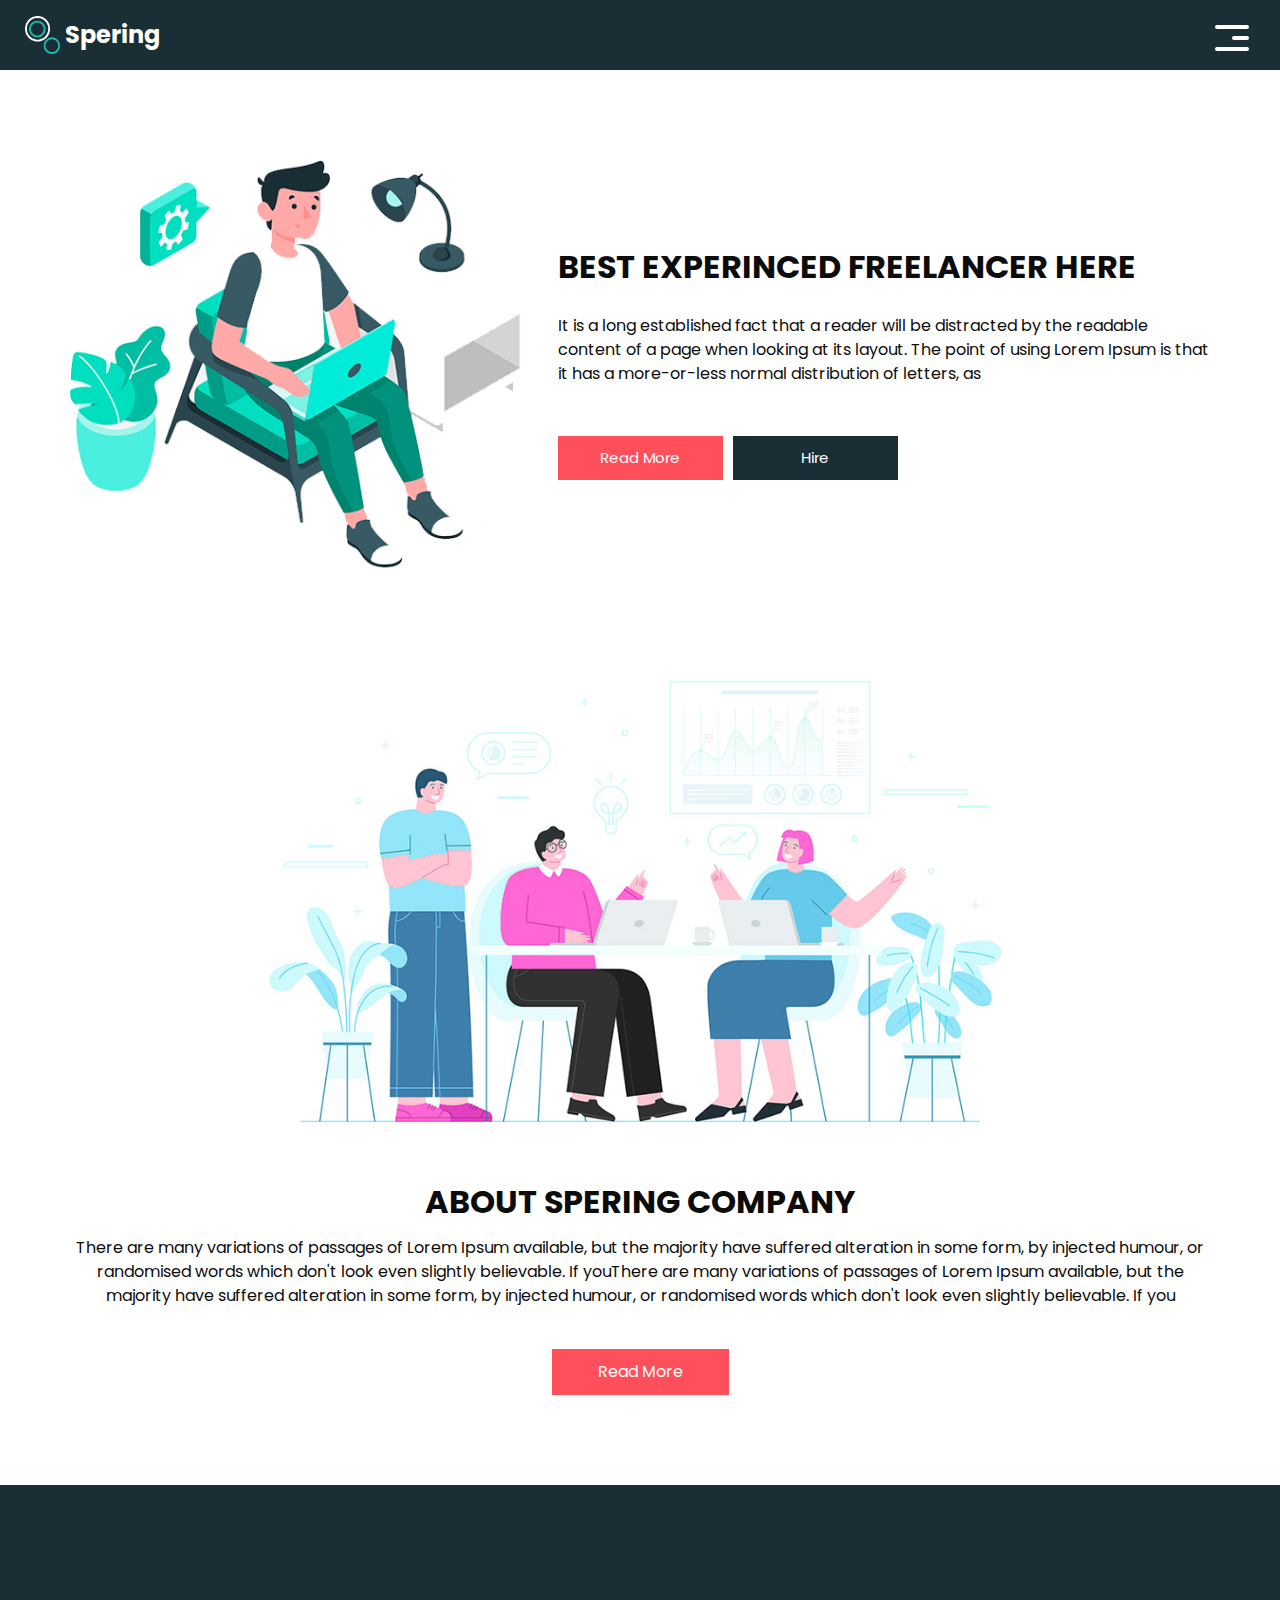
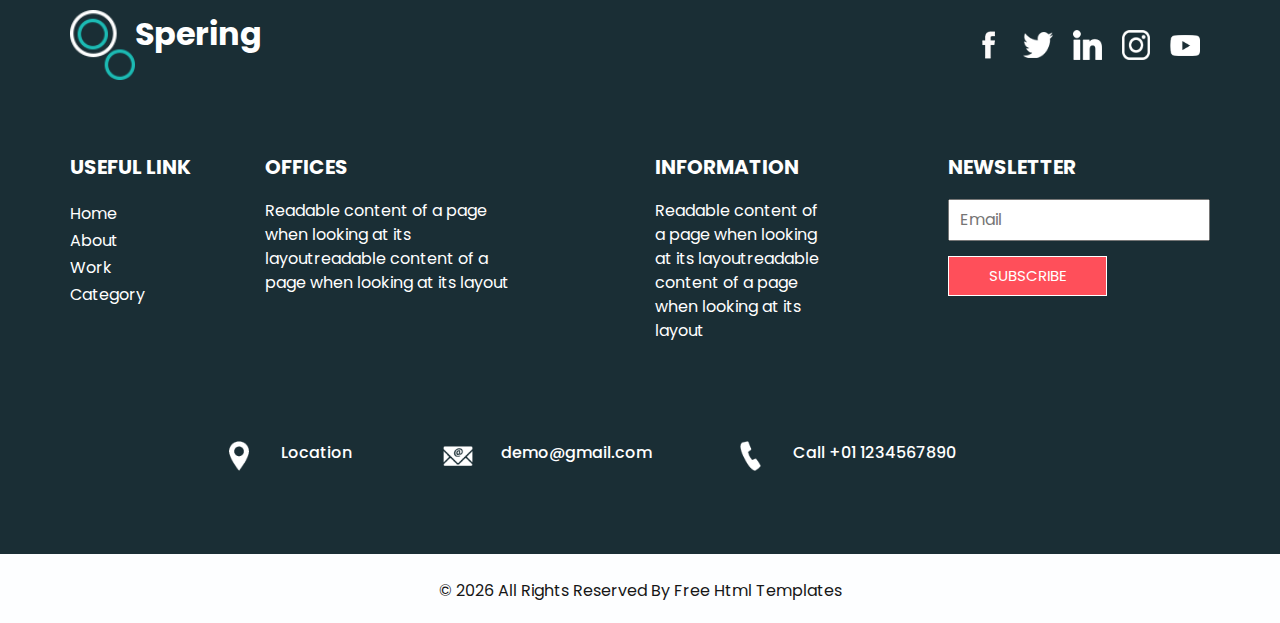
==== about.html @ 07ecf457 "New Template" ====
<!DOCTYPE html>
<html>

<head>
  <!-- Basic -->
  <meta charset="utf-8" />
  <meta http-equiv="X-UA-Compatible" content="IE=edge" />
  <!-- Mobile Metas -->
  <meta name="viewport" content="width=device-width, initial-scale=1, shrink-to-fit=no" />
  <!-- Site Metas -->
  <meta name="keywords" content="" />
  <meta name="description" content="" />
  <meta name="author" content="" />

  <title>Spering</title>

  <!-- bootstrap core css -->
  <link rel="stylesheet" type="text/css" href="css/bootstrap.css" />

  <link href="https://fonts.googleapis.com/css?family=Poppins:400,700&display=swap" rel="stylesheet">
  <!-- Custom styles for this template -->
  <link href="css/style.css" rel="stylesheet" />
  <!-- responsive style -->
  <link href="css/responsive.css" rel="stylesheet" />
</head>

<body class="sub_page">
  <div class="hero_area">
    <!-- header section strats -->
    <header class="header_section">
      <div class="container-fluid">
        <nav class="navbar navbar-expand-lg custom_nav-container">
          <a class="navbar-brand" href="index.html">
            <img src="images/logo.png" alt="" />
            <span>
              Spering
            </span>
          </a>
          <button class="navbar-toggler" type="button" data-toggle="collapse" data-target="#navbarSupportedContent" aria-controls="navbarSupportedContent" aria-expanded="false" aria-label="Toggle navigation">
            <span class="navbar-toggler-icon"></span>
          </button>

          <div class="collapse navbar-collapse" id="navbarSupportedContent">
            <ul class="navbar-nav  ">
              <li class="nav-item">
                <a class="nav-link" href="index.html">Home <span class="sr-only">(current)</span></a>
              </li>
              <li class="nav-item active">
                <a class="nav-link" href="about.html"> About</a>
              </li>
              <li class="nav-item">
                <a class="nav-link" href="work.html">Work </a>
              </li>
              <li class="nav-item">
                <a class="nav-link" href="category.html"> Category </a>
              </li>
            </ul>
            <div class="user_option">
              <a href="">
                <span>
                  Login
                </span>
              </a>
              <form class="form-inline my-2 my-lg-0 ml-0 ml-lg-4 mb-3 mb-lg-0">
                <button class="btn  my-2 my-sm-0 nav_search-btn" type="submit"></button>
              </form>
            </div>
          </div>
          <div>
            <div class="custom_menu-btn ">
              <button>
                <span class=" s-1">

                </span>
                <span class="s-2">

                </span>
                <span class="s-3">

                </span>
              </button>
            </div>
          </div>

        </nav>
      </div>
    </header>
    <!-- end header section -->
  </div>


  <!-- experience section -->

  <section class="experience_section layout_padding-top layout_padding2-bottom">
    <div class="container">
      <div class="row">
        <div class="col-md-5">
          <div class="img-box">
            <img src="images/experience-img.jpg" alt="">
          </div>
        </div>
        <div class="col-md-7">
          <div class="detail-box">
            <div class="heading_container">
              <h2>
                Best Experinced Freelancer Here
              </h2>
            </div>
            <p>
              It is a long established fact that a reader will be distracted by the readable content of a page when looking at its layout. The point of using Lorem Ipsum is that it has a more-or-less normal distribution of letters, as
            </p>
            <div class="btn-box">
              <a href="" class="btn-1">
                Read More
              </a>
              <a href="" class="btn-2">
                Hire
              </a>
            </div>
          </div>
        </div>

      </div>
    </div>
  </section>

  <!-- end experience section -->


  <!-- about section -->

  <section class="about_section layout_padding-bottom">
    <div class="container">
      <div class="row">
        <div class="col-md-10 col-lg-9 mx-auto">
          <div class="img-box">
            <img src="images/about-img.jpg" alt="">
          </div>
        </div>
      </div>
      <div class="detail-box">
        <h2>
          About Spering Company
        </h2>
        <p>
          There are many variations of passages of Lorem Ipsum available, but the majority have suffered alteration in some form, by injected humour, or randomised words which don't look even slightly believable. If youThere are many variations of passages of Lorem Ipsum available, but the majority have suffered alteration in some form, by injected humour, or randomised words which don't look even slightly believable. If you
        </p>
        <a href="">
          Read More
        </a>
      </div>
    </div>
  </section>

  <!-- end about section -->

  <!-- info section -->

  <section class="info_section ">
    <div class="info_container layout_padding-top">
      <div class="container">
        <div class="info_top">
          <div class="info_logo">
            <img src="images/logo.png" alt="" />
            <span>
              Spering
            </span>
          </div>
          <div class="social_box">
            <a href="#">
              <img src="images/fb.png" alt="">
            </a>
            <a href="#">
              <img src="images/twitter.png" alt="">
            </a>
            <a href="#">
              <img src="images/linkedin.png" alt="">
            </a>
            <a href="#">
              <img src="images/instagram.png" alt="">
            </a>
            <a href="#">
              <img src="images/youtube.png" alt="">
            </a>
          </div>
        </div>

        <div class="info_main">
          <div class="row">
            <div class="col-md-3 col-lg-2">
              <div class="info_link-box">
                <h5>
                  Useful Link
                </h5>
                <ul>
                  <li class=" active">
                    <a class="" href="index.html">Home <span class="sr-only">(current)</span></a>
                  </li>
                  <li class="">
                    <a class="" href="about.html">About </a>
                  </li>
                  <li class="">
                    <a class="" href="work.html">Work </a>
                  </li>
                  <li class="">
                    <a class="" href="category.html">Category </a>
                  </li>
                </ul>
              </div>
            </div>
            <div class="col-md-3 ">
              <h5>
                Offices
              </h5>
              <p>
                Readable content of a page when looking at its layoutreadable content of a page when looking at its layout
              </p>
            </div>

            <div class="col-md-3 col-lg-2 offset-lg-1">
              <h5>
                Information
              </h5>
              <p>
                Readable content of a page when looking at its layoutreadable content of a page when looking at its layout
              </p>
            </div>

            <div class="col-md-3  offset-lg-1">
              <div class="info_form ">
                <h5>
                  Newsletter
                </h5>
                <form action="">
                  <input type="email" placeholder="Email">
                  <button>
                    Subscribe
                  </button>
                </form>
              </div>
            </div>
          </div>
        </div>
        <div class="row">
          <div class="col-lg-9 col-md-10 mx-auto">
            <div class="info_contact layout_padding2">
              <div class="row">
                <div class="col-md-3">
                  <a href="#" class="link-box">
                    <div class="img-box">
                      <img src="images/location.png" alt="">
                    </div>
                    <div class="detail-box">
                      <h6>
                        Location
                      </h6>
                    </div>
                  </a>
                </div>
                <div class="col-md-4">
                  <a href="#" class="link-box">
                    <div class="img-box">
                      <img src="images/mail.png" alt="">
                    </div>
                    <div class="detail-box">
                      <h6>
                        demo@gmail.com
                      </h6>
                    </div>
                  </a>
                </div>
                <div class="col-md-5">
                  <a href="#" class="link-box">
                    <div class="img-box">
                      <img src="images/call.png" alt="">
                    </div>
                    <div class="detail-box">
                      <h6>
                        Call +01 1234567890
                      </h6>
                    </div>
                  </a>
                </div>
              </div>
            </div>
          </div>
        </div>

      </div>
    </div>
  </section>

  <!-- end info section -->

  <!-- footer section -->
  <footer class="container-fluid footer_section ">
    <div class="container">
      <p>
        &copy; <span id="displayDate"></span> All Rights Reserved By
        <a href="https://html.design/">Free Html Templates</a>
      </p>
    </div>
  </footer>
  <!-- end  footer section -->


  <script src="js/jquery-3.4.1.min.js"></script>
  <script src="js/bootstrap.js"></script>
  <script src="js/custom.js"></script>


</body>
</body>

</html>
---- css/style.css ----
body {
  font-family: 'Poppins', sans-serif;
  color: #0c0c0c;
  background-color: #ffffff;
}

.layout_padding {
  padding-top: 90px;
  padding-bottom: 90px;
}

.layout_padding2 {
  padding: 45px 0;
}

.layout_padding2-top {
  padding-top: 45px;
  padding-bottom: 45px;
}

.layout_padding2-bottom {
  padding-bottom: 45px;
}

.layout_padding-top {
  padding-top: 90px;
}

.layout_padding-bottom {
  padding-bottom: 90px;
}

.heading_container {
  display: -webkit-box;
  display: -ms-flexbox;
  display: flex;
}

.heading_container h2 {
  font-weight: bold;
  text-transform: uppercase;
}

/*header section*/
.hero_area {
  height: calc(100vh - 30px);
  background: -webkit-gradient(linear, left top, right top, color-stop(55%, #1a2e35), color-stop(55%, #1cbbb4));
  background: linear-gradient(to right, #1a2e35 55%, #1cbbb4 55%);
  display: -webkit-box;
  display: -ms-flexbox;
  display: flex;
  -webkit-box-orient: vertical;
  -webkit-box-direction: normal;
      -ms-flex-direction: column;
          flex-direction: column;
  position: relative;
}

.sub_page .hero_area {
  height: auto;
  background: none;
  background-color: #1a2e35;
}

.hero_area.sub_pages {
  height: auto;
}

.header_section {
  overflow-x: hidden;
}

.header_section .container-fluid {
  padding-right: 25px;
  padding-left: 25px;
}

.header_section .nav_container {
  margin: 0 auto;
}

.header_section .user_option {
  display: -webkit-box;
  display: -ms-flexbox;
  display: flex;
  -webkit-box-align: center;
      -ms-flex-align: center;
          align-items: center;
}

.header_section .user_option a {
  display: -webkit-box;
  display: -ms-flexbox;
  display: flex;
  color: #ffffff;
  -webkit-box-align: center;
      -ms-flex-align: center;
          align-items: center;
}

.header_section .user_option a img {
  min-width: 20px;
  height: 20px;
  margin-right: 5px;
}

.custom_nav-container.navbar-expand-lg .navbar-nav .nav-item .nav-link {
  padding: 10px 15px;
  color: #ffffff;
  text-align: center;
}

a,
a:hover,
a:focus {
  text-decoration: none;
}

a:hover,
a:focus {
  color: initial;
}

.btn,
.btn:focus {
  outline: none !important;
  -webkit-box-shadow: none;
          box-shadow: none;
}

.custom_nav-container .nav_search-btn {
  background-image: url(../images/search-icon.png);
  background-size: 17px;
  background-repeat: no-repeat;
  background-position-y: 7px;
  width: 35px;
  height: 35px;
  padding: 0;
  border: none;
}

.custom_nav-container form {
  padding-top: 7px;
}

.navbar-brand {
  margin-right: 5%;
  display: -webkit-box;
  display: -ms-flexbox;
  display: flex;
  -webkit-box-align: center;
      -ms-flex-align: center;
          align-items: center;
}

.navbar-brand img {
  width: 35px;
  margin-right: 5px;
}

.navbar-brand span {
  font-weight: bold;
  color: #ffffff;
  font-size: 24px;
}

.custom_nav-container {
  z-index: 99999;
  padding: 0;
  height: 70px;
}

.custom_nav-container .navbar-toggler {
  outline: none;
}

.custom_nav-container .navbar-toggler .navbar-toggler-icon {
  background-image: url(../images/menu.png);
  background-size: 30px;
  width: 32px;
  height: 32px;
}

.lg_toggl-btn {
  background-color: transparent;
  border: none;
  outline: none;
  width: 56px;
  height: 40px;
  cursor: pointer;
}

.lg_toggl-btn:focus {
  outline: none;
}

.login_btn-container {
  padding-top: 30px;
}

.login_btn-container a {
  color: #1cbbb4;
  text-transform: uppercase;
}

/*end header section*/
/* slider section */
.slider_section {
  -webkit-box-flex: 1;
      -ms-flex: 1;
          flex: 1;
  display: -webkit-box;
  display: -ms-flexbox;
  display: flex;
  -webkit-box-align: center;
      -ms-flex-align: center;
          align-items: center;
  position: relative;
}

.slider_section .row {
  -webkit-box-align: center;
      -ms-flex-align: center;
          align-items: center;
}

.slider_section .row > div {
  position: unset;
}

.slider_section .detail-box h1 {
  color: #ffffff;
  font-weight: bold;
  text-transform: uppercase;
}

.slider_section .detail-box p {
  color: #ffffff;
  margin-top: 15px;
}

.slider_section .detail-box .btn-box {
  display: -webkit-box;
  display: -ms-flexbox;
  display: flex;
  -ms-flex-wrap: wrap;
      flex-wrap: wrap;
  margin: 45px -5px 0 -5px;
}

.slider_section .detail-box .btn-box a {
  text-align: center;
  width: 165px;
  font-size: 15px;
  margin: 5px;
}

.slider_section .detail-box .btn-box .btn-1 {
  display: inline-block;
  padding: 10px 0;
  background-color: #ff4f5a;
  color: #ffffff;
  -webkit-transition: all 0.3s;
  transition: all 0.3s;
  border: 1px solid transparent;
  border-radius: 0;
}

.slider_section .detail-box .btn-box .btn-1:hover {
  background-color: transparent;
  border-color: #ff4f5a;
  color: #ff4f5a;
}

.slider_section .detail-box .btn-box .btn-2 {
  display: inline-block;
  padding: 10px 0;
  background-color: #ffffff;
  color: #252525;
  -webkit-transition: all 0.3s;
  transition: all 0.3s;
  border: 1px solid transparent;
  border-radius: 0;
}

.slider_section .detail-box .btn-box .btn-2:hover {
  background-color: transparent;
  border-color: #ffffff;
  color: #ffffff;
}

.slider_section .img-container .img-box img {
  width: 100%;
}

.slider_section #carouselExampleIndicators {
  position: unset;
  width: 100%;
}

.slider_section .carousel_btn-container {
  width: 120px;
  position: absolute;
  bottom: 0;
  display: -webkit-box;
  display: -ms-flexbox;
  display: flex;
  -webkit-box-pack: justify;
      -ms-flex-pack: justify;
          justify-content: space-between;
  left: 8.5%;
  z-index: 999;
  -webkit-transform: translateY(50%);
          transform: translateY(50%);
}

.slider_section .carousel_btn-container .carousel-control-prev,
.slider_section .carousel_btn-container .carousel-control-next {
  position: relative;
  width: 55px;
  height: 55px;
  border: none;
  border-radius: 100%;
  opacity: 1;
  background-repeat: no-repeat;
  background-size: 14px;
  background-position: center;
  background-color: #1cbbb4;
  margin: 2px;
}

.slider_section .carousel_btn-container .carousel-control-prev:hover,
.slider_section .carousel_btn-container .carousel-control-next:hover {
  background-color: #ff4f5a;
}

.slider_section .carousel_btn-container .carousel-control-prev {
  background-image: url(../images/prev.png);
}

.slider_section .carousel_btn-container .carousel-control-next {
  background-image: url(../images/next.png);
}

.slider_section ol.carousel-indicators {
  margin: 0;
  width: 75px;
  bottom: 45px;
  left: initial;
  right: 25px;
}

.slider_section ol.carousel-indicators li {
  border-radius: 100%;
  text-indent: 0px;
  text-align: center;
  line-height: 55px;
  color: #ffffff;
  background-color: transparent;
  opacity: 1;
  display: none;
}

.slider_section ol.carousel-indicators li.active {
  display: block;
}

.experience_section .row {
  -webkit-box-align: center;
      -ms-flex-align: center;
          align-items: center;
}

.experience_section .detail-box p {
  margin-top: 20px;
}

.experience_section .detail-box .btn-box {
  display: -webkit-box;
  display: -ms-flexbox;
  display: flex;
  -ms-flex-wrap: wrap;
      flex-wrap: wrap;
  margin: 45px -5px 0 -5px;
}

.experience_section .detail-box .btn-box a {
  text-align: center;
  width: 165px;
  font-size: 15px;
  margin: 5px;
}

.experience_section .detail-box .btn-box .btn-1 {
  display: inline-block;
  padding: 10px 0;
  background-color: #ff4f5a;
  color: #ffffff;
  -webkit-transition: all 0.3s;
  transition: all 0.3s;
  border: 1px solid transparent;
  border-radius: 0;
}

.experience_section .detail-box .btn-box .btn-1:hover {
  background-color: transparent;
  border-color: #ff4f5a;
  color: #ff4f5a;
}

.experience_section .detail-box .btn-box .btn-2 {
  display: inline-block;
  padding: 10px 0;
  background-color: #1a2e35;
  color: #ffffff;
  -webkit-transition: all 0.3s;
  transition: all 0.3s;
  border: 1px solid transparent;
  border-radius: 0;
}

.experience_section .detail-box .btn-box .btn-2:hover {
  background-color: transparent;
  border-color: #1a2e35;
  color: #1a2e35;
}

.experience_section .img-box img {
  width: 100%;
}

.category_section {
  background-color: #1cbbb4;
  color: #ffffff;
  text-align: center;
}

.category_section .heading_container {
  -webkit-box-pack: center;
      -ms-flex-pack: center;
          justify-content: center;
}

.category_section .heading_container h2 {
  border-bottom: 1px solid #ffffff;
}

.category_section .category_container {
  display: -webkit-box;
  display: -ms-flexbox;
  display: flex;
  -ms-flex-wrap: wrap;
      flex-wrap: wrap;
  -webkit-box-pack: justify;
      -ms-flex-pack: justify;
          justify-content: space-between;
  margin-top: 25px;
}

.category_section .category_container .box {
  display: -webkit-box;
  display: -ms-flexbox;
  display: flex;
  -webkit-box-orient: vertical;
  -webkit-box-direction: normal;
      -ms-flex-direction: column;
          flex-direction: column;
  -webkit-box-align: center;
      -ms-flex-align: center;
          align-items: center;
  margin: 10px 0;
  min-width: 130px;
  -ms-flex-preferred-size: 26%;
      flex-basis: 26%;
}

.category_section .category_container .box .img-box {
  width: 120px;
  height: 120px;
  display: -webkit-box;
  display: -ms-flexbox;
  display: flex;
  -webkit-box-pack: center;
      -ms-flex-pack: center;
          justify-content: center;
  -webkit-box-align: center;
      -ms-flex-align: center;
          align-items: center;
}

.about_section {
  text-align: center;
}

.about_section .img-box img {
  width: 100%;
}

.about_section .detail-box h2 {
  font-weight: bold;
  text-transform: uppercase;
}

.about_section .detail-box p {
  margin-top: 15px;
}

.about_section .detail-box a {
  display: inline-block;
  padding: 10px 45px;
  background-color: #ff4f5a;
  color: #ffffff;
  -webkit-transition: all 0.3s;
  transition: all 0.3s;
  border: 1px solid transparent;
  border-radius: 0;
  margin-top: 25px;
}

.about_section .detail-box a:hover {
  background-color: transparent;
  border-color: #ff4f5a;
  color: #ff4f5a;
}

.freelance_section .row {
  -webkit-box-align: center;
      -ms-flex-align: center;
          align-items: center;
}

.freelance_section .tab_container .t-link-box {
  margin: 25px 0;
  display: -webkit-box;
  display: -ms-flexbox;
  display: flex;
  -webkit-box-align: center;
      -ms-flex-align: center;
          align-items: center;
  cursor: pointer;
}

.freelance_section .tab_container .t-link-box .img-box {
  width: 90px;
  height: 90px;
  min-width: 90px;
  min-height: 90px;
  display: -webkit-box;
  display: -ms-flexbox;
  display: flex;
  -webkit-box-pack: center;
      -ms-flex-pack: center;
          justify-content: center;
  -webkit-box-align: center;
      -ms-flex-align: center;
          align-items: center;
  background-color: #1a2e35;
  border-radius: 100%;
  margin-right: 35px;
}

.freelance_section .tab_container .t-link-box .img-box img {
  width: auto;
  height: auto;
  max-width: 45px;
  max-height: 45px;
}

.freelance_section .tab_container .t-link-box .detail-box h5 {
  font-weight: bold;
  color: #ff4f5a;
}

.freelance_section .tab_container .t-link-box .detail-box h3 {
  font-weight: bold;
  color: #252525;
}

.freelance_section .tab_container .t-link-box[aria-expanded="true"] .img-box, .freelance_section .tab_container .t-link-box:hover .img-box {
  background-color: #1cbbb4;
}

.freelance_section .img-box img {
  width: 100%;
}

.client_section .heading_container {
  -webkit-box-pack: center;
      -ms-flex-pack: center;
          justify-content: center;
  margin-bottom: 25px;
}

.client_section .detail-box {
  text-align: center;
  margin: 25px 35px;
  padding: 45px 65px 35px 65px;
  -webkit-box-shadow: 0px 0px 20px 0 rgba(0, 0, 0, 0.2);
          box-shadow: 0px 0px 20px 0 rgba(0, 0, 0, 0.2);
}

.client_section .detail-box h4 {
  font-weight: bold;
}

.client_section .detail-box p {
  margin-top: 15px;
  margin-bottom: 25px;
}

.client_section .carousel-control-prev,
.client_section .carousel-control-next {
  top: 50%;
  width: 65px;
  height: 65px;
  border: none;
  border-radius: 100%;
  opacity: 1;
  background-repeat: no-repeat;
  background-size: 10px;
  background-position: center;
  background-color: #1a2e35;
  margin: 2px;
  -webkit-transform: translateY(-50%);
          transform: translateY(-50%);
}

.client_section .carousel-control-prev {
  background-image: url(../images/prev-angle.png);
}

.client_section .carousel-control-next {
  background-image: url(../images/next-angle.png);
}

/* info section */
.info_section {
  position: relative;
  background-color: #1a2e35;
  color: #ffffff;
}

.info_section .heading_container {
  margin-bottom: 45px;
}

.info_section h5 {
  text-transform: uppercase;
  font-weight: bold;
  margin-bottom: 20px;
}

.info_section .info_top {
  display: -webkit-box;
  display: -ms-flexbox;
  display: flex;
  -webkit-box-align: center;
      -ms-flex-align: center;
          align-items: center;
  -webkit-box-pack: justify;
      -ms-flex-pack: justify;
          justify-content: space-between;
  margin-top: 35px;
  margin-bottom: 75px;
}

.info_section .info_top .info_logo {
  display: -webkit-box;
  display: -ms-flexbox;
  display: flex;
}

.info_section .info_top .info_logo img {
  width: 65px;
}

.info_section .info_top .info_logo span {
  color: #ffffff;
  font-weight: bold;
  font-size: 32px;
}

.info_section .info_top .social_box {
  display: -webkit-box;
  display: -ms-flexbox;
  display: flex;
  -webkit-box-align: center;
      -ms-flex-align: center;
          align-items: center;
}

.info_section .info_top .social_box a {
  margin: 0 10px;
}

.info_section .info_top .social_box a img {
  width: auto;
  height: auto;
  max-width: 30px;
  max-height: 30px;
}

.info_section a {
  text-transform: none;
}

.info_section ul {
  padding: 0;
}

.info_section ul li {
  list-style-type: none;
  margin: 3px 0;
}

.info_section ul li a {
  color: #ffffff;
}

.info_section .info_link-box {
  display: -webkit-box;
  display: -ms-flexbox;
  display: flex;
  -webkit-box-orient: vertical;
  -webkit-box-direction: normal;
      -ms-flex-direction: column;
          flex-direction: column;
}

.info_section .info_form form input {
  outline: none;
  width: 100%;
  padding: 7px 10px;
}

.info_section .info_form form button {
  display: inline-block;
  padding: 8px 40px;
  background-color: #ff4f5a;
  color: #ffffff;
  -webkit-transition: all 0.3s;
  transition: all 0.3s;
  border: 1px solid transparent;
  border-radius: 0;
  border: 1.5px solid #ffffff;
  margin-top: 15px;
  text-transform: uppercase;
  font-size: 15px;
}

.info_section .info_form form button:hover {
  background-color: transparent;
  border-color: #ff4f5a;
  color: #ff4f5a;
}

.info_section .info_contact .link-box {
  display: -webkit-box;
  display: -ms-flexbox;
  display: flex;
  -webkit-box-align: center;
      -ms-flex-align: center;
          align-items: center;
  margin: 30px 0;
  color: #ffffff;
}

.info_section .info_contact .link-box .img-box {
  display: -webkit-box;
  display: -ms-flexbox;
  display: flex;
  -webkit-box-pack: center;
      -ms-flex-pack: center;
          justify-content: center;
  -webkit-box-align: center;
      -ms-flex-align: center;
          align-items: center;
  min-width: 45px;
  min-height: 45px;
  margin-right: 20px;
}

.info_section .info_contact .link-box .img-box img {
  width: auto;
  height: auto;
  max-width: 30px;
  max-height: 30px;
}

/* end info section */
/* footer section*/
.footer_section {
  display: -webkit-box;
  display: -ms-flexbox;
  display: flex;
  -webkit-box-orient: vertical;
  -webkit-box-direction: normal;
      -ms-flex-direction: column;
          flex-direction: column;
  -webkit-box-pack: center;
      -ms-flex-pack: center;
          justify-content: center;
  background-color: #fdfeff;
}

.footer_section p {
  color: #171717;
  margin: 0;
  padding: 25px 0 20px 0;
  margin: 0 auto;
  text-align: center;
}

.footer_section a {
  color: #171717;
}

/* end footer section*/
#navbarSupportedContent {
  -webkit-transform: translateX(100vw);
          transform: translateX(100vw);
  opacity: 0;
  -webkit-transition: all 0.3s ease-in;
  transition: all 0.3s ease-in;
  -webkit-box-pack: justify;
      -ms-flex-pack: justify;
          justify-content: space-between;
  -webkit-box-align: center;
      -ms-flex-align: center;
          align-items: center;
}

#navbarSupportedContent.lg_nav-toggle {
  -webkit-transform: translateX(0);
          transform: translateX(0);
  opacity: 1;
}

.custom_menu-btn button {
  margin-top: 12px;
  outline: none;
  border: none;
  background-color: transparent;
}

.custom_menu-btn button span {
  display: block;
  width: 34px;
  height: 4px;
  background-color: #fff;
  margin: 7px 0;
  -webkit-transition: all 0.3s;
  transition: all 0.3s;
  border-radius: 10px;
}

.custom_menu-btn .s-2 {
  -webkit-transition: all 0.1s;
  transition: all 0.1s;
  width: 17px;
  margin-left: auto;
}

.menu_btn-style button .s-1 {
  -webkit-transform: rotate(45deg) translate(8px, 8px);
          transform: rotate(45deg) translate(8px, 8px);
}

.menu_btn-style button .s-2 {
  -webkit-transform: translateX(100px);
          transform: translateX(100px);
}

.menu_btn-style button .s-3 {
  -webkit-transform: rotate(-45deg) translate(8px, -8px);
          transform: rotate(-45deg) translate(8px, -8px);
}
/*# sourceMappingURL=style.css.map */
---- css/responsive.css ----
@media (max-width: 1120px) {}

@media (max-width: 992px) {
  .hero_area {
    height: auto;
  }

  #navbarSupportedContent {
    opacity: 1;
    transform: none;
    margin-top: 15px;
  }


  .navbar-toggler {
    padding: 0.25rem 0;
  }


  .header_section .user_option {
    display: none;
  }

  .custom_menu-btn {
    display: none;
  }

  .navbar-nav {
    align-items: center;
  }

  .custom_nav-container .navbar-toggler {
    margin-left: auto;
  }

  .custom_nav-container {
    padding: 15px 0;
    height: auto;
  }

  .slider_section {
    padding-top: 45px;
    padding-bottom: 120px;
  }

  .info_section .info_contact .link-box .img-box {
    margin-right: 8px;
  }

}

@media (max-width: 767px) {
  .hero_area {
    background: none;
    background-color: #1a2e35;
    /* background: linear-gradient(to bottom, #1a2e35 40%, #1cbbb4 40%); */
  }

  .slider_section {
    text-align: center;
    padding-bottom: 0;
  }

  .slider_section .detail-box {
    margin-bottom: 75px;
  }

  .slider_section .detail-box .btn-box {
    justify-content: center;
  }


  .img-container {
    padding: 0;
  }

  .slider_section .img-container .img-box {

    padding: 45px 0;
    background-color: #1cbbb4;
  }

  .experience_section .img-box {

    margin-bottom: 45px;

  }

  .category_section .category_container .box {
    flex-basis: 34%;
  }

  .client_section .detail-box {
    margin: 25px;
    padding: 45px 25px 35px 25px;
  }

  .client_section .carousel-control-prev,
  .client_section .carousel-control-next {
    top: 92%;
  }

  .info_section .info_top {

    flex-direction: column;

  }

  .info_section .info_top .social_box {
    margin-top: 35px;
  }

  .info_section .row>div {

    display: flex;
    flex-direction: column;
    align-items: center;
    text-align: center;
    margin-bottom: 25px;

  }

  .info_section .info_contact .link-box {
    margin: 0;
  }



}

@media (max-width: 576px) {
  .category_section .category_container {
    justify-content: center;
  }

  .category_section .category_container .box {
    flex-basis: 52%;
  }
}

@media (max-width: 480px) {}

@media (max-width: 420px) {
  .client_section .detail-box {
    margin: 25px 5px;
    box-shadow: 0px 0px 2px 0 rgba(0, 0, 0, 0.2);
  }

  .slider_section .carousel_btn-container {

    width: 100px;
  }

  .slider_section .carousel_btn-container .carousel-control-prev,
  .slider_section .carousel_btn-container .carousel-control-next {
    width: 45px;
    height: 45px;
    background-size: 12px;
  }

  .slider_section ol.carousel-indicators {
    right: 0;
  }

  .client_section .carousel-control-prev,
  .client_section .carousel-control-next {

    top: 95%;

  }


  .client_section .carousel-control-prev,
  .client_section .carousel-control-next {
    width: 50px;
    height: 50px;
    background-size: 8px;
  }

  .freelance_section .tab_container .t-link-box .detail-box h3 {
    font-size: 22px;
  }
}

@media (max-width: 360px) {}

@media (min-width: 1200px) {
  .container {
    max-width: 1170px;
  }
}
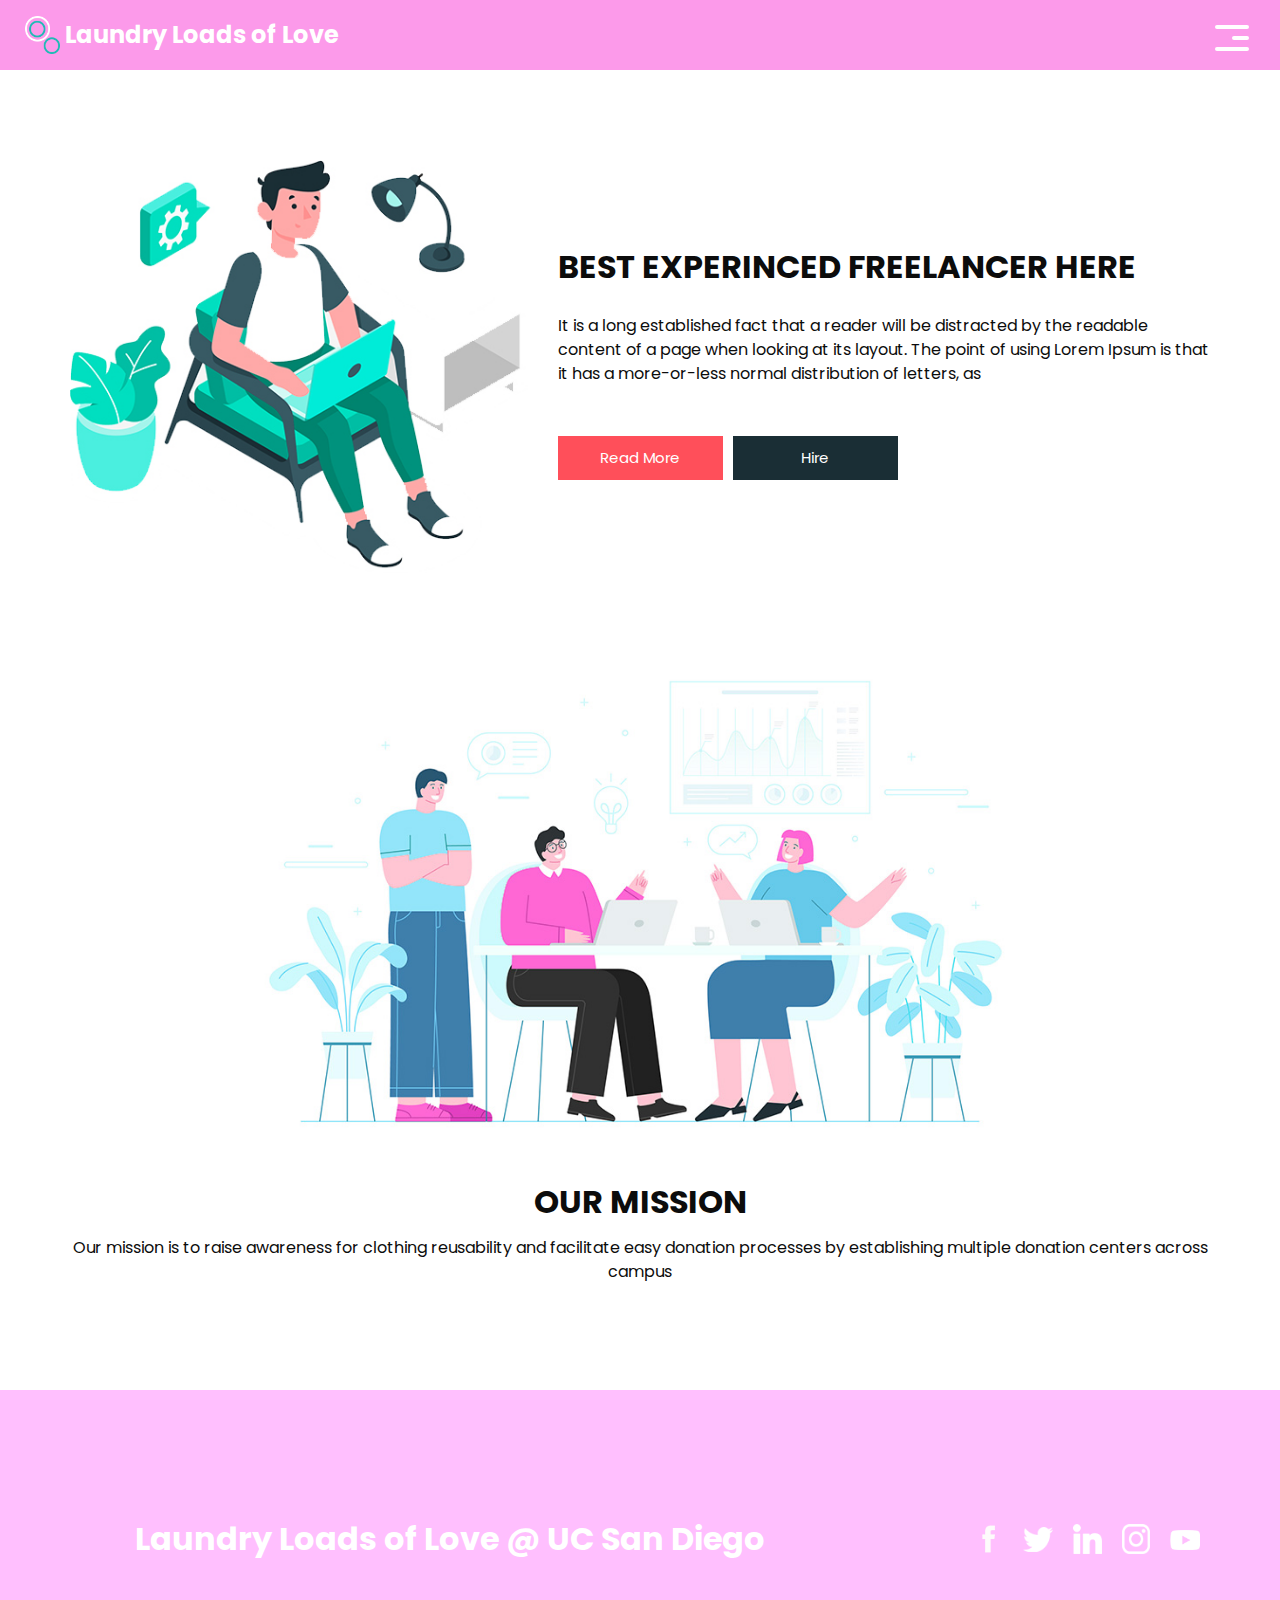
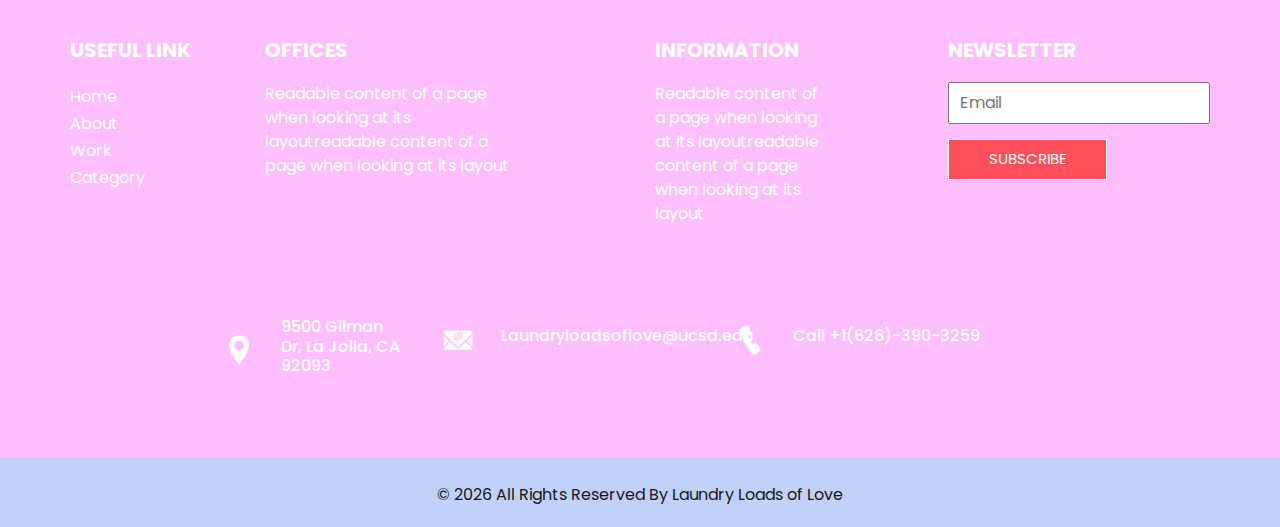
==== commit 5190b593: "Fixing colors and making template more personalized" ====
--- a/about.html
+++ b/about.html
@@ -12,7 +12,7 @@
   <meta name="description" content="" />
   <meta name="author" content="" />
 
-  <title>Spering</title>
+  <title>Laundry Loads of Love</title>
 
   <!-- bootstrap core css -->
   <link rel="stylesheet" type="text/css" href="css/bootstrap.css" />
@@ -33,7 +33,7 @@
           <a class="navbar-brand" href="index.html">
             <img src="images/logo.png" alt="" />
             <span>
-              Spering
+              Laundry Loads of Love
             </span>
           </a>
           <button class="navbar-toggler" type="button" data-toggle="collapse" data-target="#navbarSupportedContent" aria-controls="navbarSupportedContent" aria-expanded="false" aria-label="Toggle navigation">
@@ -140,14 +140,11 @@
       </div>
       <div class="detail-box">
         <h2>
-          About Spering Company
+          Our Mission
         </h2>
         <p>
-          There are many variations of passages of Lorem Ipsum available, but the majority have suffered alteration in some form, by injected humour, or randomised words which don't look even slightly believable. If youThere are many variations of passages of Lorem Ipsum available, but the majority have suffered alteration in some form, by injected humour, or randomised words which don't look even slightly believable. If you
+          Our mission is to raise awareness for clothing reusability and facilitate easy donation processes by establishing multiple donation centers across campus
         </p>
-        <a href="">
-          Read More
-        </a>
       </div>
     </div>
   </section>
@@ -161,9 +158,9 @@
       <div class="container">
         <div class="info_top">
           <div class="info_logo">
-            <img src="images/logo.png" alt="" />
+            <img src="" alt="" />
             <span>
-              Spering
+              Laundry Loads of Love @ UC San Diego
             </span>
           </div>
           <div class="social_box">
@@ -252,7 +249,7 @@
                     </div>
                     <div class="detail-box">
                       <h6>
-                        Location
+                        9500 Gilman Dr, La Jolla, CA 92093
                       </h6>
                     </div>
                   </a>
@@ -264,7 +261,7 @@
                     </div>
                     <div class="detail-box">
                       <h6>
-                        demo@gmail.com
+                        Laundryloadsoflove@ucsd.edu
                       </h6>
                     </div>
                   </a>
@@ -276,7 +273,7 @@
                     </div>
                     <div class="detail-box">
                       <h6>
-                        Call +01 1234567890
+                        Call +1(626)-390-3259
                       </h6>
                     </div>
                   </a>
@@ -297,7 +294,7 @@
     <div class="container">
       <p>
         &copy; <span id="displayDate"></span> All Rights Reserved By
-        <a href="https://html.design/">Free Html Templates</a>
+        <a href="https://html.design/">Laundry Loads of Love</a>
       </p>
     </div>
   </footer>
--- a/css/style.css
+++ b/css/style.css
@@ -44,8 +44,8 @@
 /*header section*/
 .hero_area {
   height: calc(100vh - 30px);
-  background: -webkit-gradient(linear, left top, right top, color-stop(55%, #1a2e35), color-stop(55%, #1cbbb4));
-  background: linear-gradient(to right, #1a2e35 55%, #1cbbb4 55%);
+  background: -webkit-gradient(linear, left top, right top, color-stop(55%, #c0d1fa), color-stop(55%, #ffbffe));
+  background: linear-gradient(to right, #c0d1fa 55%, #ffbffe 55%);
   display: -webkit-box;
   display: -ms-flexbox;
   display: flex;
@@ -59,7 +59,7 @@
 .sub_page .hero_area {
   height: auto;
   background: none;
-  background-color: #1a2e35;
+  background-color: #fc9aea;
 }
 
 .hero_area.sub_pages {
@@ -325,7 +325,7 @@
   background-repeat: no-repeat;
   background-size: 14px;
   background-position: center;
-  background-color: #1cbbb4;
+  background-color: #fca9ed;
   margin: 2px;
 }
 
@@ -430,7 +430,7 @@
 }
 
 .category_section {
-  background-color: #1cbbb4;
+  background-color: #fca9ed;
   color: #ffffff;
   text-align: center;
 }
@@ -576,9 +576,10 @@
   color: #252525;
 }
 
+
 .freelance_section .tab_container .t-link-box[aria-expanded="true"] .img-box, .freelance_section .tab_container .t-link-box:hover .img-box {
   background-color: #1cbbb4;
-}
+}                     #ff63e2
 
 .freelance_section .img-box img {
   width: 100%;
@@ -636,7 +637,7 @@
 /* info section */
 .info_section {
   position: relative;
-  background-color: #1a2e35;
+  background-color: #ffbffe;
   color: #ffffff;
 }
 
@@ -800,7 +801,7 @@
   -webkit-box-pack: center;
       -ms-flex-pack: center;
           justify-content: center;
-  background-color: #fdfeff;
+  background-color: #c0d1fa;
 }
 
 .footer_section p {
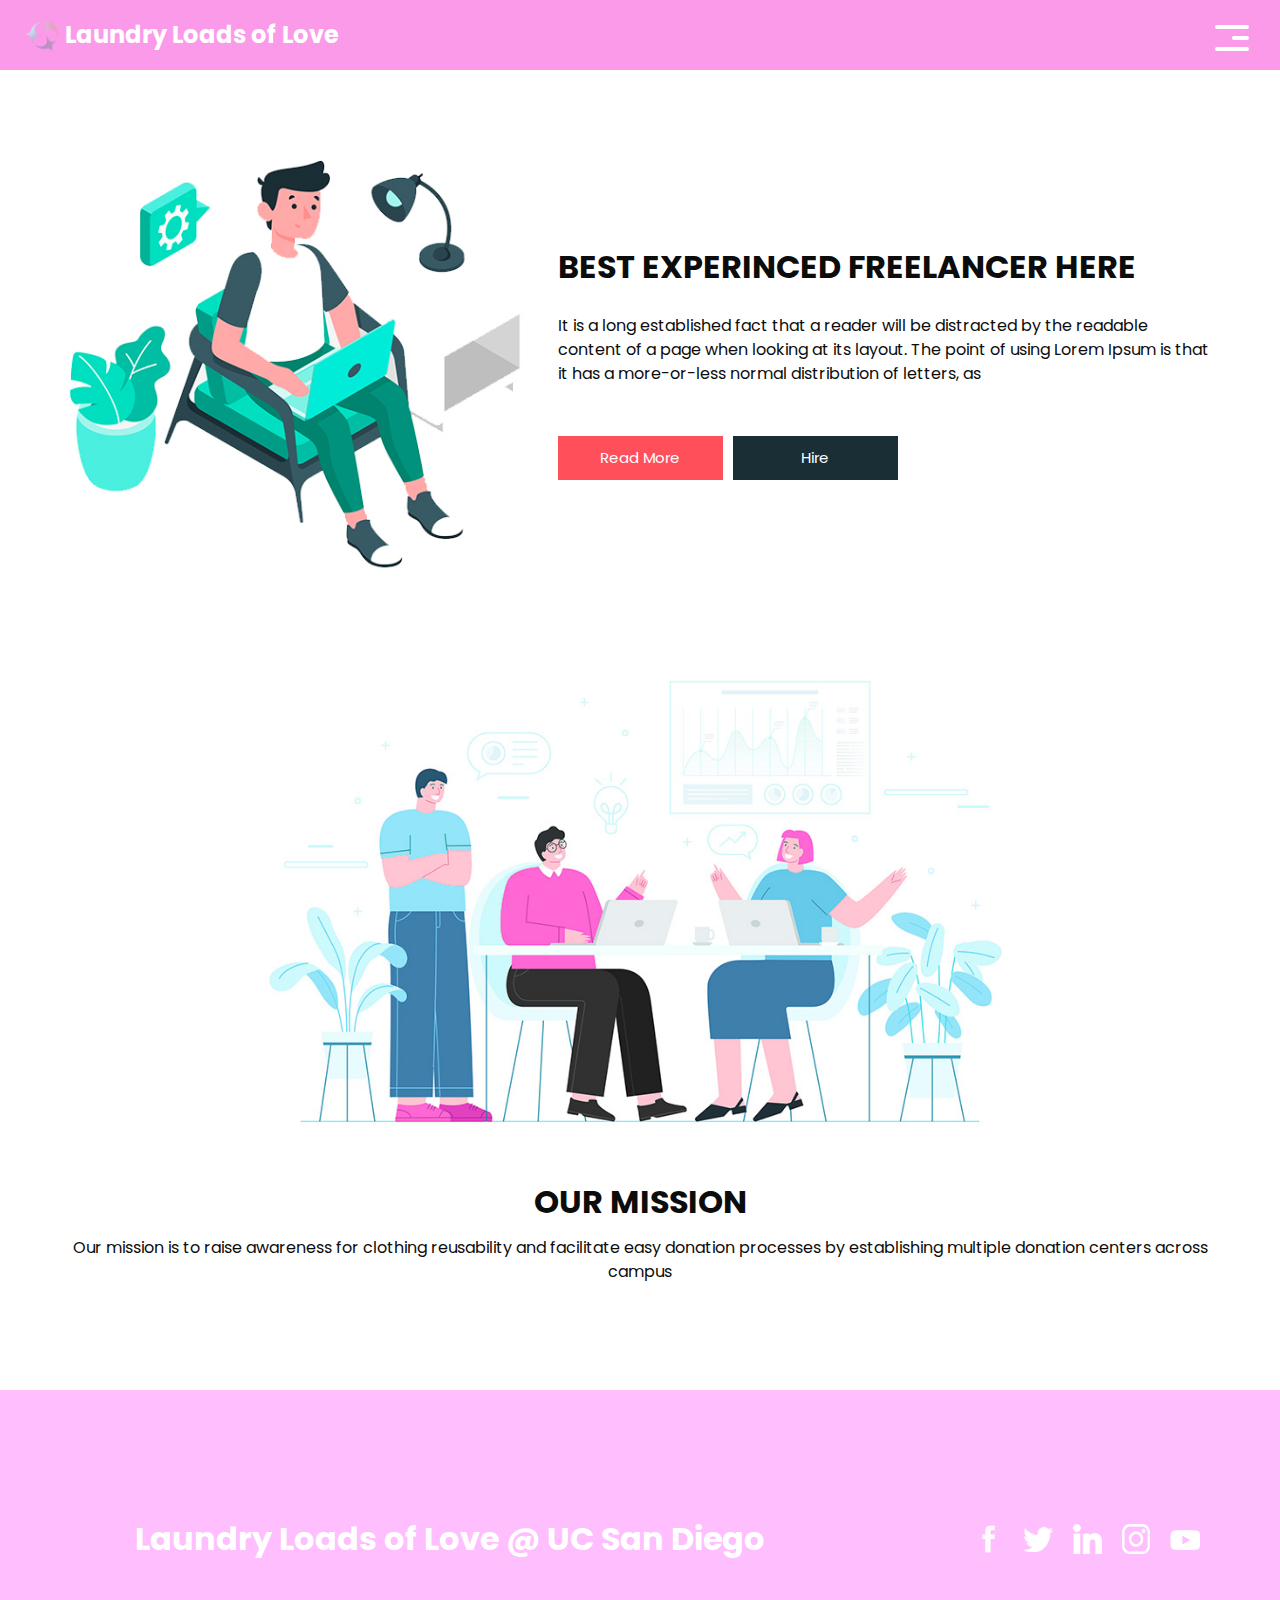
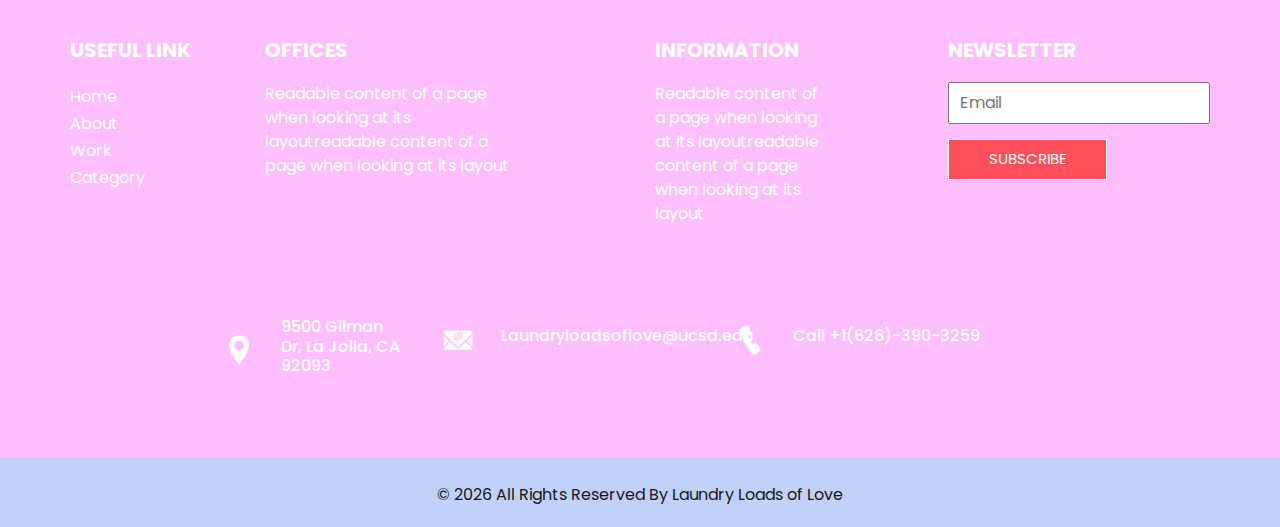
==== commit 8d3f7895: "logo and favicon addition" ====
--- a/about.html
+++ b/about.html
@@ -11,6 +11,7 @@
   <meta name="keywords" content="" />
   <meta name="description" content="" />
   <meta name="author" content="" />
+  <link rel="icon" type="image/x-icon" href="images/favicon.png" />
 
   <title>Laundry Loads of Love</title>
 
@@ -31,7 +32,7 @@
       <div class="container-fluid">
         <nav class="navbar navbar-expand-lg custom_nav-container">
           <a class="navbar-brand" href="index.html">
-            <img src="images/logo.png" alt="" />
+            <img src="images/logo.png" alt="Laundry Loads of Love Logo" />
             <span>
               Laundry Loads of Love
             </span>
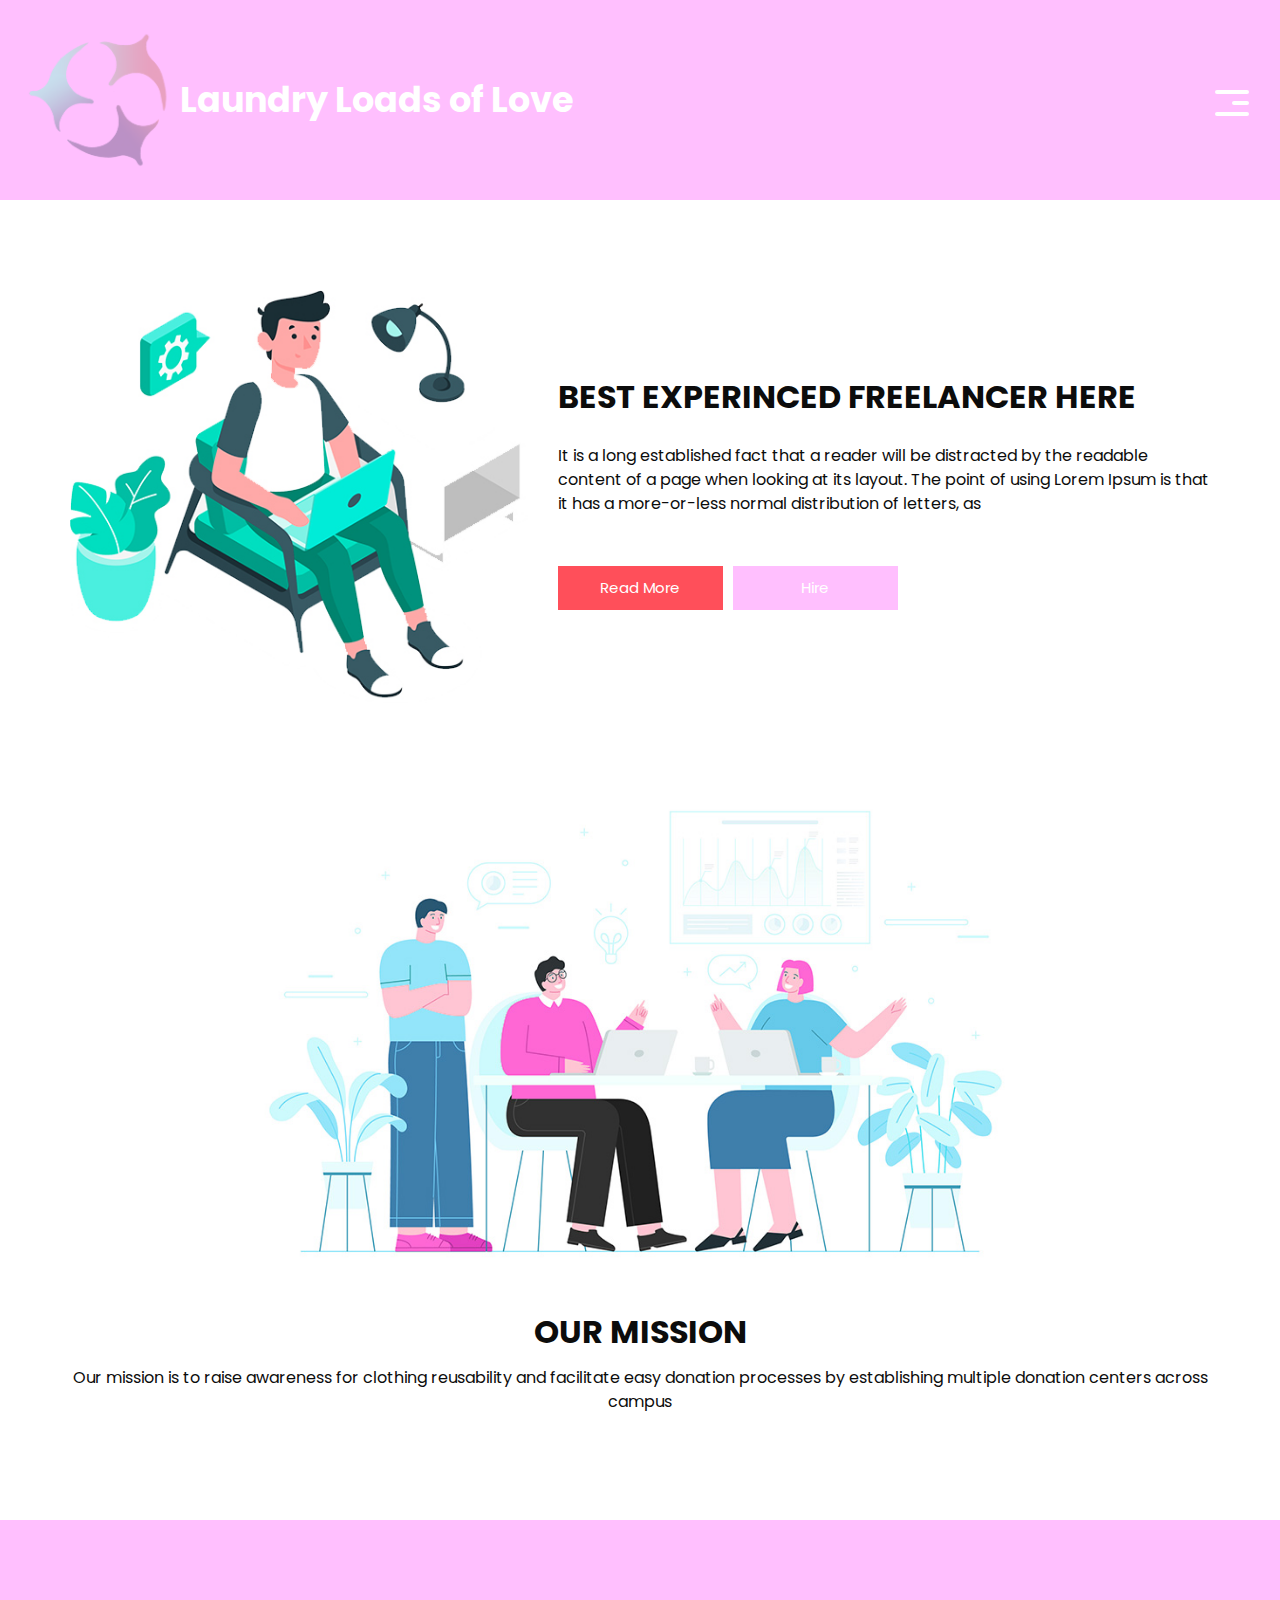
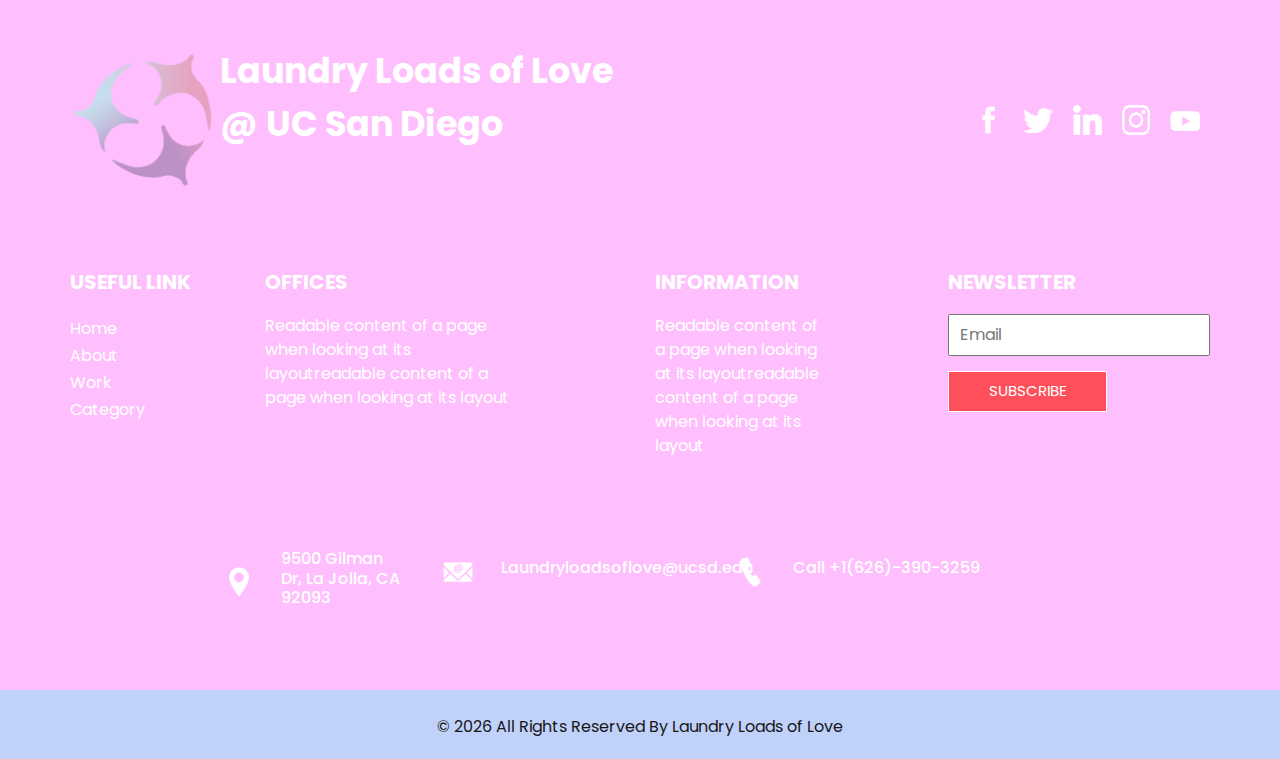
==== commit 1860f15e: "logo size adjustments" ====
--- a/about.html
+++ b/about.html
@@ -159,9 +159,9 @@
       <div class="container">
         <div class="info_top">
           <div class="info_logo">
-            <img src="" alt="" />
+            <img src="images/logo.png" alt="Laundry Loads of Love Logo" />
             <span>
-              Laundry Loads of Love @ UC San Diego
+              Laundry Loads of Love <br> @ UC San Diego
             </span>
           </div>
           <div class="social_box">
--- a/css/style.css
+++ b/css/style.css
@@ -3,6 +3,8 @@
   color: #0c0c0c;
   background-color: #ffffff;
 }
+
+
 
 .layout_padding {
   padding-top: 90px;
@@ -59,7 +61,7 @@
 .sub_page .hero_area {
   height: auto;
   background: none;
-  background-color: #fc9aea;
+  background-color: #ffbffe;
 }
 
 .hero_area.sub_pages {
@@ -153,21 +155,11 @@
           align-items: center;
 }
 
-.navbar-brand img {
-  width: 35px;
-  margin-right: 5px;
-}
-
-.navbar-brand span {
-  font-weight: bold;
-  color: #ffffff;
-  font-size: 24px;
-}
 
 .custom_nav-container {
   z-index: 99999;
   padding: 0;
-  height: 70px;
+  height: 200px;
 }
 
 .custom_nav-container .navbar-toggler {
@@ -199,7 +191,7 @@
 }
 
 .login_btn-container a {
-  color: #1cbbb4;
+  color: #ffbffe;
   text-transform: uppercase;
 }
 
@@ -331,7 +323,7 @@
 
 .slider_section .carousel_btn-container .carousel-control-prev:hover,
 .slider_section .carousel_btn-container .carousel-control-next:hover {
-  background-color: #ff4f5a;
+  background-color: #ffbffe;
 }
 
 .slider_section .carousel_btn-container .carousel-control-prev {
@@ -411,7 +403,7 @@
 .experience_section .detail-box .btn-box .btn-2 {
   display: inline-block;
   padding: 10px 0;
-  background-color: #1a2e35;
+  background-color: #ffbffe;
   color: #ffffff;
   -webkit-transition: all 0.3s;
   transition: all 0.3s;
@@ -421,8 +413,8 @@
 
 .experience_section .detail-box .btn-box .btn-2:hover {
   background-color: transparent;
-  border-color: #1a2e35;
-  color: #1a2e35;
+  border-color: #ffbffe;
+  color: #ffbffe;
 }
 
 .experience_section .img-box img {
@@ -554,7 +546,7 @@
   -webkit-box-align: center;
       -ms-flex-align: center;
           align-items: center;
-  background-color: #1a2e35;
+  background-color: #ffbffe;
   border-radius: 100%;
   margin-right: 35px;
 }
@@ -578,8 +570,8 @@
 
 
 .freelance_section .tab_container .t-link-box[aria-expanded="true"] .img-box, .freelance_section .tab_container .t-link-box:hover .img-box {
-  background-color: #1cbbb4;
-}                     #ff63e2
+  background-color: #ffbffe;
+}                     
 
 .freelance_section .img-box img {
   width: 100%;
@@ -620,7 +612,7 @@
   background-repeat: no-repeat;
   background-size: 10px;
   background-position: center;
-  background-color: #1a2e35;
+  background-color: #c0d1fa;
   margin: 2px;
   -webkit-transform: translateY(-50%);
           transform: translateY(-50%);
@@ -672,7 +664,8 @@
 }
 
 .info_section .info_top .info_logo img {
-  width: 65px;
+  width: 75px;
+  Height: 75px;
 }
 
 .info_section .info_top .info_logo span {
--- a/css/responsive.css
+++ b/css/responsive.css
@@ -1,6 +1,70 @@
+
+
+
 @media (max-width: 1120px) {}
 
+
+/*LOGO SIZE*/
+.navbar-brand img {
+  width: 150px;
+  margin-right: 5px;
+}
+
+.navbar-brand span {
+  font-weight: bold;
+  color: #ffffff;
+  font-size: 35px;
+}
+
+.info_section .info_top .info_logo img {
+  width: 150px;
+  Height: 150px;
+}
+
+.info_section .info_top .info_logo span {
+  color: #ffffff;
+  font-weight: bold;
+  font-size: 35px;
+}
+
+
+
+
+
+
+
 @media (max-width: 992px) {
+
+/*LOGO SIZE*/
+.navbar-brand img {
+  width: 75px;
+  margin-right: 1px;
+}
+
+.navbar-brand span {
+  font-weight: bold;
+  color: #ffffff;
+  font-size: 18px;
+}
+
+.info_section .info_top .info_logo img {
+  width: 75px;
+  Height: 75px;
+}
+
+.info_section .info_top .info_logo span {
+  color: #ffffff;
+  font-weight: bold;
+  font-size: 25px;
+}
+
+
+
+
+
+
+
+
   .hero_area {
     height: auto;
   }
@@ -52,7 +116,7 @@
 @media (max-width: 767px) {
   .hero_area {
     background: none;
-    background-color: #1a2e35;
+    background-color: #c0d1fa;
     /* background: linear-gradient(to bottom, #1a2e35 40%, #1cbbb4 40%); */
   }
 
@@ -77,7 +141,7 @@
   .slider_section .img-container .img-box {
 
     padding: 45px 0;
-    background-color: #1cbbb4;
+    background-color: #ffbffe;
   }
 
   .experience_section .img-box {
